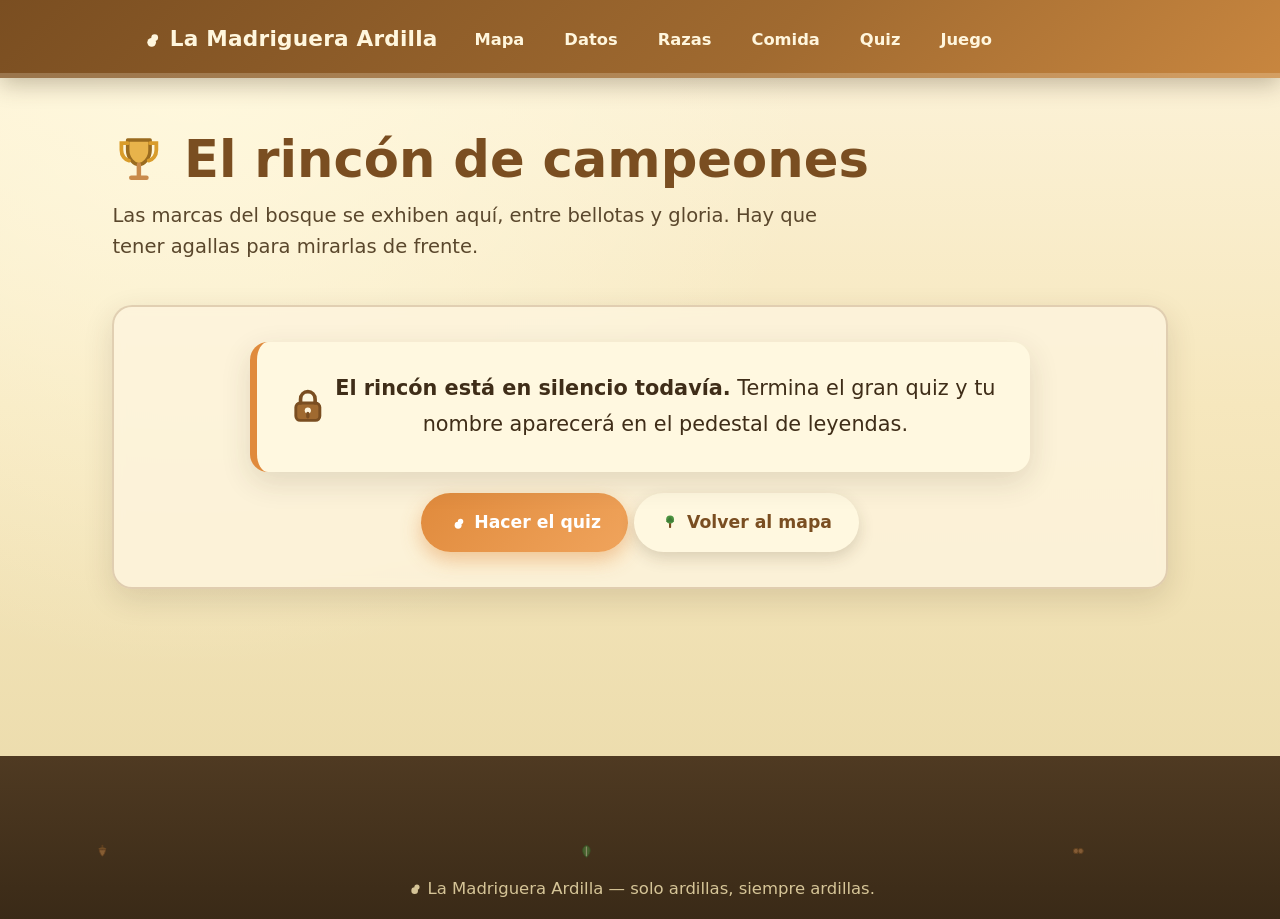
==== campeones.html @ 36d72d7f "Portada única + mapa a pantalla completa: botón Comenzar muestra el bosque; páginas internas apuntan" ====
<!DOCTYPE html>
<html lang="es">
<head>
  <meta charset="UTF-8">
  <meta name="viewport" content="width=device-width, initial-scale=1.0">
  <title>El rincón de campeones — La Madriguera Ardilla</title>
  <link rel="icon" type="image/png" sizes="16x16" href="squirreeeel-favicon-16.png">
  <link rel="icon" type="image/png" sizes="32x32" href="squirreeeel-favicon-32.png">
  <link rel="icon" type="image/png" href="squirreeeel-favicon.png">
  <link rel="stylesheet" href="style.css">
</head>
<body>
  <span class="hoja-cae"><svg class='ico' aria-hidden='true'><use href='#i-hoja'/></svg></span><span class="hoja-cae"><svg class='ico' aria-hidden='true'><use href='#i-bellota'/></svg></span>
  <span class="hoja-cae"><svg class='ico' aria-hidden='true'><use href='#i-hoja-arce'/></svg></span><span class="hoja-cae"><svg class='ico' aria-hidden='true'><use href='#i-bellota'/></svg></span>
  <span class="hoja-cae"><svg class='ico' aria-hidden='true'><use href='#i-hoja'/></svg></span><span class="hoja-cae"><svg class='ico' aria-hidden='true'><use href='#i-hoja-arce'/></svg></span>

  <header>
    <nav>
      <a class="brand" href="index.html?mapa=1"><span class="logo-emoji"><svg class='ico' aria-hidden='true'><use href='#i-ardilla'/></svg></span> La Madriguera Ardilla</a>
      <a class="enlace" href="index.html">Mapa</a>
      <a class="enlace" href="datos.html">Datos</a>
      <a class="enlace" href="razas.html">Razas</a>
      <a class="enlace" href="comida.html">Comida</a>
      <a class="enlace" href="quiz.html">Quiz</a>
      <a class="enlace" href="juego.html">Juego</a>
    </nav>
    <div class="barra-scroll"><i id="barra"></i></div>
  </header>

  <main>
    <h1 class="titulo-pagina"><svg class='ico' aria-hidden='true'><use href='#i-trofeo'/></svg> El rincón de campeones</h1>
    <p class="sub-pagina">Las marcas del bosque se exhiben aquí, entre bellotas y gloria. Hay que tener agallas para mirarlas de frente.</p>

    <div class="panel centrado" id="testigo" hidden>
      <div class="tarjeton-dato">
        <span style="font-size:2.6rem"><svg class='ico' aria-hidden='true'><use href='#i-candado'/></svg></span>
        <span><strong>El rincón está en silencio todavía.</strong> Termina el gran quiz y tu nombre aparecerá en el pedestal de leyendas.</span>
      </div>
      <div class="botones" style="margin-top:1.2rem">
        <a class="btn btn-naranja" href="quiz.html"><span class="aguijon"><svg class='ico' aria-hidden='true'><use href='#i-ardilla'/></svg></span> Hacer el quiz</a>
        <a class="btn btn-crema" href="index.html?mapa=1"><span class="aguijon"><svg class='ico' aria-hidden='true'><use href='#i-arbol'/></svg></span> Volver al mapa</a>
      </div>
    </div>

    <div id="pedestal" hidden>
      <div class="stats">
        <div class="stat"><div class="num"><span id="c-record">0</span></div><div class="rotulo">récord de la Gran Recolecta</div></div>
        <div class="stat"><div class="num"><span id="c-quiz">0</span><em>/8</em></div><div class="rotulo">mejor puntaje del gran quiz</div></div>
        <div class="stat"><div class="num"><span id="c-bellotas">0</span></div><div class="rotulo">bellotas de por vida (colección)</div></div>
      </div>
      <div class="botones" style="margin-top:1.8rem">
        <a class="btn btn-verde" href="juego.html"><span class="aguijon"><svg class='ico' aria-hidden='true'><use href='#i-bellota'/></svg></span> Batir el récord</a>
        <a class="btn btn-naranja" href="quiz.html"><span class="aguijon"><svg class='ico' aria-hidden='true'><use href='#i-ardilla'/></svg></span> Mejorar el quiz</a>
      </div>
    </div>
  </main>

  <footer>
    <div class="pista">
      <span class="motivo" style="left:6%"><svg class='ico' aria-hidden='true'><use href='#i-bellota'/></svg></span>
      <span class="motivo" style="left:45%;animation-delay:0.9s"><svg class='ico' aria-hidden='true'><use href='#i-hoja'/></svg></span>
      <span class="motivo" style="right:14%;animation-delay:1.7s"><svg class='ico' aria-hidden='true'><use href='#i-cacahuete'/></svg></span>
      <span class="corredor"><svg class='ico' aria-hidden='true'><use href='#i-ardilla'/></svg><svg class='ico' aria-hidden='true'><use href='#i-viento'/></svg></span>
    </div>
    <p class="firma"><svg class='ico' aria-hidden='true'><use href='#i-ardilla'/></svg> La Madriguera Ardilla — solo ardillas, siempre ardillas.</p>
  </footer>

  <button class="volver-arriba" id="arriba" title="Subir"><svg class='ico' aria-hidden='true'><use href='#i-subir'/></svg></button>

  <svg xmlns="http://www.w3.org/2000/svg" style="display:none" aria-hidden="true"><defs><symbol id="i-ardilla" viewBox="0 0 24 24"><path d="M5.2 20 C 2.6 13, 8 5.2, 13.4 7.6 C 15.9 8.7, 16.2 12.2, 13.6 13.4" fill="none" stroke-width="5" stroke-linecap="round"/><circle cx="13.4" cy="16.2" r="4.6"/><circle cx="16.6" cy="11.2" r="3.6"/><path d="M15.6 8.2 Q15.3 5.6 16.6 4.6" fill="none" stroke-width="2.2" stroke-linecap="round"/><circle cx="18.2" cy="10.6" r="1"/></symbol><symbol id="i-bellota" viewBox="0 0 24 24"><path d="M12 6.6 V3.6" stroke="#7a4e21" stroke-width="2.4" stroke-linecap="round" fill="none"/><path d="M6.2 8.6 C 6.4 5.6, 17.6 5.6, 17.8 8.6 C 14.8 9.7, 9.2 9.7, 6.2 8.6 Z" fill="#a06a30"/><path d="M7.6 9.4 C 7.6 12.5, 9.4 16.6, 12 18.9 C 14.6 16.6, 16.4 12.5, 16.4 9.4 C 14.6 10, 9.4 10, 7.6 9.4 Z" fill="#c98a4b" stroke="#8a5426" stroke-width="1.2"/></symbol><symbol id="i-cacahuete" viewBox="0 0 24 24"><circle cx="8.6" cy="11.4" r="3.7" fill="#c4864f" stroke="#7a4e21" stroke-width="1.4"/><circle cx="15.2" cy="11.4" r="3.7" fill="#c4864f" stroke="#7a4e21" stroke-width="1.4"/><path d="M10.2 8.2 C 10.8 9.8, 13 9.8, 13.6 8.2" fill="none" stroke="#7a4e21" stroke-width="1.2"/><path d="M10.2 14.6 C 10.8 13, 13 13, 13.6 14.6" fill="none" stroke="#7a4e21" stroke-width="1.2"/></symbol><symbol id="i-hoja" viewBox="0 0 24 24"><path d="M12 3.4 C 5.6 5.2, 4.2 13.6, 12 20.6 C 19.8 13.6, 18.4 5.2, 12 3.4 Z" fill="#4c9341" stroke="#2f6b2c" stroke-width="1.4"/><path d="M12 5.8 V18.2" stroke="#dcebc4" stroke-width="1.5" stroke-linecap="round" fill="none"/></symbol><symbol id="i-hoja-arce" viewBox="0 0 24 24"><g transform="rotate(-6 12 10)"><path d="M12 2.8 L14.4 7.4 L19.8 7.2 L15.8 10.6 L18.2 16 L12 13.2 L5.8 16 L8.2 10.6 L4.2 7.2 L9.6 7.4 Z" fill="#e08a3c" stroke="#b96a22" stroke-width="1.3" stroke-linejoin="round"/></g><path d="M12 13.2 V19.8" stroke="#a06a30" stroke-width="2.2" stroke-linecap="round" fill="none"/></symbol><symbol id="i-arbol" viewBox="0 0 24 24"><rect x="10.6" y="13" width="2.8" height="7" rx="1" fill="#7a4e21"/><circle cx="12" cy="8.6" r="5.2" fill="#4c9341"/><path d="M12 4.6 L17.4 11.6 H6.6 Z" fill="#3e7d35"/></symbol><symbol id="i-viento" viewBox="0 0 24 24"><path d="M4 8.6 H16 C18.4 8.6, 18.4 5.2, 16 5.2 C14.2 5.2, 13.2 6.4 13.2 8" fill="none" stroke="#dcebc4" stroke-width="1.8" stroke-linecap="round"/><path d="M5 13 H19" stroke="#dcebc4" stroke-width="1.8" stroke-linecap="round"/><path d="M9 17.4 H15" stroke="#dcebc4" stroke-width="1.8" stroke-linecap="round"/></symbol><symbol id="i-candado" viewBox="0 0 24 24"><rect x="5.4" y="10.4" width="13.2" height="9.6" rx="2.4" fill="#a06a30" stroke="#7a4e21" stroke-width="1.6"/><path d="M8 10.4 V8.4 C8 5.8 9.8 4.2 12 4.2 C14.2 4.2 16 5.8 16 8.4 V10.4" fill="none" stroke="#7a4e21" stroke-width="2" stroke-linecap="round"/><circle cx="12" cy="14.6" r="1.7" fill="#fff6dd"/><path d="M12 16.2 V18" stroke="#7a4e21" stroke-width="1.8" stroke-linecap="round"/></symbol><symbol id="i-trofeo" viewBox="0 0 24 24"><path d="M7 3.6 H17 V8 C17 12 14 14.6 12 14.6 C10 14.6 7 12 7 8 Z" fill="#e8b34b" stroke="#9a6b1f" stroke-width="1.6" stroke-linejoin="round"/><path d="M7 5 H4.2 V8 C4.2 10.6 5.8 12.4 7.6 12.8 M17 5 H19.8 V8 C19.8 10.6 18.2 12.4 16.4 12.8" fill="none" stroke="#d99c2b" stroke-width="1.7" stroke-linecap="round"/><path d="M12 14.6 V18.4 M8.6 20.4 H15.4 M12 18.4 L12 20.4" stroke="#c98a4b" stroke-width="2" stroke-linecap="round" fill="none"/></symbol><symbol id="i-subir" viewBox="0 0 24 24"><path d="M12 19.5 V5.5 M6.4 11.6 L12 5 L17.6 11.6" fill="none" stroke="#8a5426" stroke-width="2.4" stroke-linecap="round" stroke-linejoin="round"/></symbol></defs></svg>

  <script>
    const PROG = JSON.parse(localStorage.getItem("ardilla_progreso") || "{}");
    const abierto = !!PROG.copa;
    document.getElementById("testigo").hidden = abierto;
    document.getElementById("pedestal").hidden = !abierto;
    if (abierto) {
      document.getElementById("c-record").textContent = localStorage.getItem("ardilla_record") || 0;
      document.getElementById("c-quiz").textContent = PROG.mejorQuiz || 0;
      document.getElementById("c-bellotas").textContent = PROG.bellotas || 0;
    }

    const barra = document.getElementById("barra");
    addEventListener("scroll", () => {
      const h = document.documentElement;
      barra.style.width = (h.scrollTop / (h.scrollHeight - h.clientHeight) * 100) + "%";
      document.getElementById("arriba").classList.toggle("visible", h.scrollTop > 600);
    }, { passive: true });
    document.getElementById("arriba").onclick = () => scrollTo({ top: 0, behavior: "smooth" });
  </script>
</body>
</html>
---- style.css ----
/* ============================================================
   LA MADRIGUERA ARDILLA — diseño 100% ardilla, 0 dependencias
   ============================================================ */
@font-face {
  font-family: 'Silkscreen';
  src: url('assets/Silkscreen-Regular.ttf') format('truetype');
  font-display: swap;
}

:root {
  --acu: #7a4e21;
  --acu-claro: #a06a30;
  --hoja: #2f6b2c;
  --hoja-claro: #4c9341;
  --hoja-fresca: #7db356;
  --crema: #fdf4dc;
  --crema-osc: #f1e3bd;
  --tinta: #3f2d18;
  --naranja: #e08a3c;
  --rojo-nuez: #d9613f;
  --sombra-suave: 0 10px 30px rgba(63, 45, 24, 0.14);
  --sombra-fuerte: 0 18px 44px rgba(63, 45, 24, 0.22);
  --radius: 20px;
}

* { margin: 0; padding: 0; box-sizing: border-box; }
html { scroll-behavior: smooth; }
body {
  font-family: "Segoe UI", system-ui, -apple-system, sans-serif;
  font-size: 17px;
  color: var(--tinta);
  line-height: 1.7;
  min-height: 100vh;
  background:
    radial-gradient(circle at 15% 5%, #fff8dd 0%, transparent 45%),
    linear-gradient(180deg, #fdf4dc 0%, #f6e7bd 45%, #e9d9a8 100%);
  background-attachment: fixed;
  overflow-x: hidden;
}

/* ---------- Hojas cayendo de fondo (ligero, 6 elementos) ---------- */
.hoja-cae {
  position: fixed;
  top: -40px;
  font-size: 1.6rem;
  z-index: 0;
  pointer-events: none;
  animation: desplomarse 14s linear infinite;
  opacity: 0.85;
}
.hoja-cae:nth-child(1) { left: 6%;  animation-delay: 0s;    animation-duration: 15s; }
.hoja-cae:nth-child(2) { left: 22%; animation-delay: 3s;    animation-duration: 13s; font-size: 1.2rem; }
.hoja-cae:nth-child(3) { left: 42%; animation-delay: 6s;    animation-duration: 17s; font-size: 2.1rem; }
.hoja-cae:nth-child(4) { left: 63%; animation-delay: 2s;    animation-duration: 14s; font-size: 1.3rem; }
.hoja-cae:nth-child(5) { left: 78%; animation-delay: 8s;    animation-duration: 16s; }
.hoja-cae:nth-child(6) { left: 90%; animation-delay: 5s;    animation-duration: 12s; font-size: 1.9rem; }
@keyframes desplomarse {
  0%   { transform: translateY(-60px) rotate(0deg); opacity: 0; }
  8%   { opacity: 0.9; }
  100% { transform: translateY(108vh) rotate(520deg); opacity: 0.6; }
}

/* ---------- Mascota ardilla ---------- */
.mascota {
  filter: drop-shadow(0 12px 16px rgba(63,45,24,0.3));
  animation: mascota-flotar 4.5s ease-in-out infinite;
  max-width: 100%;
}
@keyframes mascota-flotar {
  0%, 100% { transform: translateY(0) rotate(-1.2deg); }
  50%      { transform: translateY(-8px) rotate(1.2deg); }
}
#cola {
  transform-box: fill-box; transform-origin: 85% 100%;
  animation: cola-sway 2.6s ease-in-out infinite;
}
@keyframes cola-sway {
  0%, 100% { transform: rotate(-6deg); }
  50%      { transform: rotate(8deg); }
}
#cuerpo {
  transform-box: fill-box; transform-origin: 50% 95%;
  animation: panza 3s ease-in-out infinite;
}
@keyframes panza {
  0%, 100% { transform: translateY(0); }
  50%      { transform: translateY(-5px); }
}
#orejas {
  transform-box: fill-box; transform-origin: 50% 95%;
  animation: oreja-tk 4s ease-in-out infinite;
}
@keyframes oreja-tk {
  0%, 84%, 100% { transform: rotate(0); }
  90% { transform: rotate(-9deg); }
}
#ojos {
  transform-box: fill-box; transform-origin: 50% 50%;
  animation: parpadeo 4.2s infinite;
}
@keyframes parpadeo {
  0%, 90%, 100% { transform: scaleY(1); }
  93% { transform: scaleY(0.1); }
  96% { transform: scaleY(1); }
}
#brazos {
  transform-box: fill-box; transform-origin: 50% 10%;
  animation: agitar 3.4s ease-in-out infinite;
}
@keyframes agitar {
  0%, 100% { transform: rotate(0); }
  30%      { transform: rotate(7deg); }
  60%      { transform: rotate(-4deg); }
}

.flotador { position: absolute; animation: flotar 4s ease-in-out infinite; z-index: 2; pointer-events: none; }
@keyframes flotar {
  0%, 100% { transform: translateY(0) rotate(-8deg); }
  50%      { transform: translateY(-16px) rotate(8deg); }
}

/* ---------- Header ---------- */
header {
  position: sticky; top: 0; z-index: 100;
  background: linear-gradient(135deg, #7a4e21, #a06a30 60%, #c8863f);
  box-shadow: 0 6px 22px rgba(63, 45, 24, 0.3);
  padding: 0.25rem 0 0;
}
nav {
  max-width: 1040px; margin: 0 auto;
  display: flex; align-items: center; gap: 0.5rem; flex-wrap: wrap;
  padding: 0.85rem 1.2rem 0.7rem;
}
.brand {
  font-weight: 800; font-size: 1.35rem; color: #fff6dd;
  display: flex; align-items: center; gap: 0.5rem; letter-spacing: 0.01em;
  text-decoration: none; margin-right: 0.8rem;
}
.brand .logo-emoji { display: inline-block; animation: saltito 2.4s ease-in-out infinite; }
@keyframes saltito {
  0%, 100% { transform: translateY(0); }
  30%      { transform: translateY(-6px) rotate(-12deg); }
  60%      { transform: translateY(0) rotate(8deg); }
}
nav a.enlace {
  color: #fff6dd; text-decoration: none; font-weight: 600; font-size: 1.02rem;
  padding: 0.5rem 1rem; border-radius: 999px;
  transition: background 0.2s, transform 0.2s;
}
nav a.enlace:hover { background: rgba(255,246,221,0.2); transform: translateY(-1px); }
nav a.enlace.activo { background: #fff6dd; color: var(--acu); }
.barra-scroll {
  height: 5px; background: rgba(255,246,221,0.22); width: 100%;
}
.barra-scroll i {
  display: block; height: 100%; width: 0%;
  background: linear-gradient(90deg, #ffd37a, #ff9a3d);
  border-radius: 0 4px 4px 0;
  transition: width 0.1s linear;
}

/* ---------- Botones ---------- */
.btn {
  display: inline-flex; align-items: center; gap: 0.5rem;
  padding: 0.95rem 1.7rem; border-radius: 999px;
  text-decoration: none; font-weight: 700; font-size: 1.08rem;
  border: none; cursor: pointer; font-family: inherit;
  transition: transform 0.18s, box-shadow 0.18s, filter 0.18s;
}
.btn:hover { transform: translateY(-3px) scale(1.02); }
.btn:active { transform: translateY(0) scale(0.97); }
.btn-verde {
  background: linear-gradient(135deg, var(--hoja), var(--hoja-claro));
  color: #fff; box-shadow: 0 8px 20px rgba(47,107,44,0.4);
}
.btn-naranja {
  background: linear-gradient(135deg, var(--naranja), #f0a45c);
  color: #fff; box-shadow: 0 8px 20px rgba(224,138,60,0.45);
}
.btn-crema {
  background: #fff8e0; color: var(--acu);
  box-shadow: 0 6px 16px rgba(63,45,24,0.18);
}
.btn .aguijon { display: inline-block; transition: transform 0.2s; }
.btn:hover .aguijon { transform: rotate(-20deg) scale(1.25); }

/* ---------- Estructura ---------- */
main { max-width: 1100px; margin: 0 auto; padding: 3.2rem 1.4rem 5rem; position: relative; z-index: 1; }
h1 {} /* estilo por página */
.titulo-pagina { font-size: clamp(2.3rem, 5.5vw, 3.2rem); color: var(--acu); line-height: 1.2; margin-bottom: 0.6rem; }
.sub-pagina { color: #5a472c; font-size: 1.22rem; max-width: 720px; margin-bottom: 2.6rem; line-height: 1.62; }

h2 { font-size: 2.05rem; color: var(--acu); margin-bottom: 1.6rem; letter-spacing: -0.01em; }
h2 .emoji-grande { margin-right: 0.45rem; display: inline-block; }

.panel {
  background: rgba(253, 244, 220, 0.86);
  backdrop-filter: blur(6px);
  border: 2px solid rgba(122, 78, 33, 0.22);
  border-radius: var(--radius);
  box-shadow: var(--sombra-suave);
  padding: 2.2rem;
  margin-bottom: 2.4rem;
}

/* ---------- Reveal on scroll ---------- */
.revelar { opacity: 0; transform: translateY(30px); transition: opacity 0.7s ease, transform 0.7s ease; }
.revelar.visible { opacity: 1; transform: translateY(0); }
.revelar:nth-child(2) { transition-delay: 0.08s; }
.revelar:nth-child(3) { transition-delay: 0.16s; }
.revelar:nth-child(4) { transition-delay: 0.24s; }

/* ---------- Tarjetas ---------- */
.cartas { display: grid; grid-template-columns: repeat(auto-fit, minmax(270px, 1fr)); gap: 1.5rem; }
.carta {
  position: relative;
  background: #fff8e0;
  border: 2px solid rgba(122,78,33,0.18);
  border-radius: var(--radius);
  padding: 1.9rem 1.7rem;
  display: block; text-decoration: none; color: inherit;
  overflow: hidden;
  transition: transform 0.25s cubic-bezier(.34,1.56,.64,1), box-shadow 0.25s;
  box-shadow: 0 4px 14px rgba(63,45,24,0.08);
}
.carta:hover { transform: translateY(-8px) rotate(-0.6deg); box-shadow: var(--sombra-fuerte); }
.carta .icono-em {
  font-size: 2.9rem; line-height: 1; margin-bottom: 0.9rem;
  display: inline-block;
}
.carta:hover .icono-em { animation: agitar-activo 0.55s ease-in-out; }
@keyframes agitar-activo {
  0%, 100% { transform: rotate(0); }
  25% { transform: rotate(-18deg) scale(1.15); }
  50% { transform: rotate(14deg); }
  75% { transform: rotate(-8deg); }
}
.carta h3 { color: var(--hoja); font-size: 1.3rem; margin-bottom: 0.55rem; }
.carta p { color: #5a472c; font-size: 1.05rem; line-height: 1.65; }
.carta .flecha { position: absolute; right: 1.1rem; bottom: 1rem; opacity: 0; transform: translateX(-8px); transition: all 0.25s; color: var(--naranja); font-weight: 800; }
.carta:hover .flecha { opacity: 1; transform: translateX(0); }
.carta .etiqueta {
  position: absolute; top: 1.15rem; right: 1.15rem;
  background: linear-gradient(135deg, var(--hoja), var(--hoja-claro));
  color: #fff; font-size: 0.78rem; font-weight: 700;
  padding: 0.3rem 0.8rem; border-radius: 999px;
  letter-spacing: 0.04em;
}
.carta .etiqueta.naranja { background: linear-gradient(135deg, var(--naranja), #f0a45c); }

/* ---------- Marquesina ---------- */
.cenefa {
  margin: 2.6rem -1.2rem;
  transform: rotate(-1.2deg);
  background: linear-gradient(90deg, #7a4e21, #a06a30, #7a4e21);
  box-shadow: var(--sombra-fuerte);
  overflow: hidden;
  white-space: nowrap;
  border-top: 3px solid rgba(255,246,221,0.35);
  border-bottom: 3px solid rgba(255,246,221,0.35);
}
.cenefa .cinta {
  display: inline-block;
  padding: 0.8rem 0;
  font-size: 1.35rem;
  letter-spacing: 0.35em;
  color: #fff6dd;
  animation: deslizar 26s linear infinite;
}
@keyframes deslizar {
  from { transform: translateX(0); }
  to   { transform: translateX(-50%); }
}

/* ---------- Hero ---------- */
.hero {
  display: grid;
  grid-template-columns: 1.15fr 1fr;
  gap: 1.8rem;
  align-items: center;
  margin-bottom: 1rem;
}
.hero h1 {
  font-size: clamp(2.6rem, 6vw, 3.8rem);
  line-height: 1.08;
  letter-spacing: -0.02em;
  color: var(--acu);
  margin-bottom: 1rem;
}
.hero h1 .subraya {
  position: relative;
  color: var(--hoja);
  white-space: nowrap;
}
.hero h1 .subraya::after {
  content: "";
  position: absolute; left: 0; right: 0; bottom: 0.06em;
  height: 0.14em; background: var(--naranja); border-radius: 4px;
  transform: rotate(-2deg); z-index: -1;
  animation: subrayar 1.6s cubic-bezier(.22,1,.36,1) both;
}
@keyframes subrayar {
  from { transform: rotate(-2deg) scaleX(0); }
  to   { transform: rotate(-2deg) scaleX(1); }
}
.hero .texto-hero { color: #5a472c; font-size: 1.24rem; margin-bottom: 1.9rem; line-height: 1.65; }
.hero .botones { display: flex; gap: 0.85rem; flex-wrap: wrap; margin-bottom: 2rem; }
.escena {
  position: relative;
  background: linear-gradient(180deg, #dcebc4 0%, #f3e3b0 70%);
  border-radius: 26px;
  padding: 1.2rem 1.2rem 0.6rem;
  border: 3px solid rgba(122,78,33,0.28);
  box-shadow: var(--sombra-fuerte), inset 0 -8px 0 rgba(122,78,33,0.12);
  min-height: 370px;
  display: flex; align-items: flex-end; justify-content: center;
  overflow: visible;
}
.escena::after { /* tierra */
  content: "";
  position: absolute; left: 0; right: 0; bottom: 0; height: 42px;
  background: linear-gradient(180deg, #8a6a3c, #6d5130);
  border-radius: 0 0 23px 23px;
  z-index: 0;
}
.escena .arbol {
  position: absolute; left: 6%; bottom: 30px; z-index: 1; transform: rotate(-4deg);
  font-size: 3.6rem; animation: mecer 5s ease-in-out infinite;
}
.escena .arbol2 { left: auto; right: 8%; transform: rotate(5deg); font-size: 2.8rem; animation-delay: 1.2s; }
@keyframes mecer { 0%,100% { transform: rotate(-4deg); } 50% { transform: rotate(3deg); } }
.escena .flotador { font-size: 1.5rem; }
.escena .mascota { width: min(340px, 82%); position: relative; z-index: 2; margin-bottom: 6px; }

.burbuja {
  position: absolute; top: 14px; right: 16px; z-index: 3;
  background: #fff;
  border: 2.5px solid var(--acu);
  border-radius: 18px 18px 18px 4px;
  padding: 0.65rem 1.1rem;
  font-weight: 800; font-size: 1.08rem; color: var(--acu);
  box-shadow: 0 6px 16px rgba(63,45,24,0.18);
  animation: burbujita 3s ease-in-out infinite;
}
.burbuja::after {
  content: ""; position: absolute; left: -11px; bottom: 8px;
  border: 12px solid transparent; border-right-color: #fff;
  transform: rotate(15deg);
}
@keyframes burbujita { 0%,100% { transform: translateY(0) rotate(-1deg); } 50% { transform: translateY(-5px) rotate(1deg); } }

/* ---------- Stats counters ---------- */
.stats {
  display: grid; grid-template-columns: repeat(auto-fit, minmax(170px, 1fr));
  gap: 1.15rem; margin: 2.4rem 0 0.6rem;
  counter-reset: stats;
}
.stat {
  background: rgba(255,248,224,0.9);
  border: 2px solid rgba(122,78,33,0.18);
  border-radius: 16px; padding: 1.3rem 1rem; text-align: center;
  transition: transform 0.2s;
}
.stat:hover { transform: translateY(-4px); }
.stat .num { font-size: 2.35rem; font-weight: 900; color: var(--hoja); line-height: 1.1; }
.stat .num em { font-size: 1.35rem; font-style: normal; }
.stat .rotulo { font-size: 0.98rem; color: #5a472c; margin-top: 0.35rem; line-height: 1.4; }

/* ---------- Dato aleatorio ---------- */
.tarjeton-dato {
  background: #fff8e0;
  border-left: 7px solid var(--naranja);
  border-radius: 18px;
  padding: 1.7rem 1.8rem;
  box-shadow: var(--sombra-suave);
  min-height: 130px;
  display: flex; align-items: center; justify-content: center; text-align: center;
  font-size: 1.3rem;
  max-width: 780px; margin: 0 auto 1.3rem;
  position: relative;
}
.tarjeton-dato.entra { animation: entra-dato 0.5s cubic-bezier(.34,1.56,.64,1); }
@keyframes entra-dato {
  from { transform: rotate(-2deg) scale(0.94); opacity: 0; }
  to   { transform: rotate(0) scale(1); opacity: 1; }
}

/* ---------- Grid de datos ---------- */
.grid-datos { display: grid; grid-template-columns: repeat(auto-fill, minmax(320px, 1fr)); gap: 1.4rem; }
.ficha-dato {
  background: #fff8e0;
  border: 2px solid rgba(122,78,33,0.16);
  border-radius: 16px; padding: 1.6rem 1.5rem;
  display: grid; grid-template-columns: 52px 1fr; gap: 1.05rem; align-items: start;
  transition: transform 0.22s, border-color 0.22s, box-shadow 0.22s;
}
.ficha-dato:hover { transform: translateY(-5px) scale(1.01); border-color: var(--naranja); box-shadow: var(--sombra-suave); }
.ficha-dato .emoji-caja {
  font-size: 2rem; background: var(--crema-osc);
  width: 52px; height: 52px; border-radius: 12px;
  display: grid; place-items: center;
}
.ficha-dato h3 { font-size: 1.18rem; color: var(--hoja); margin-bottom: 0.35rem; }
.ficha-dato p { font-size: 1.05rem; color: #5a472c; line-height: 1.62; }

/* ---------- Razas ---------- */
.grid-razas { display: grid; grid-template-columns: repeat(auto-fill, minmax(320px, 1fr)); gap: 1.5rem; }
.ficha-raza {
  background: #fff8e0;
  border: 2px solid rgba(122,78,33,0.16);
  border-radius: var(--radius);
  padding: 1.8rem;
  display: flex; flex-direction: column;
  transition: transform 0.25s cubic-bezier(.34,1.56,.64,1), box-shadow 0.25s, border-color 0.25s;
  position: relative; overflow: hidden;
}
.ficha-raza::before {
  content: ""; position: absolute; inset: 0;
  background: radial-gradient(circle at 85% 12%, rgba(224,138,60,0.16), transparent 55%);
  opacity: 0; transition: opacity 0.3s;
}
.ficha-raza:hover { transform: translateY(-7px); box-shadow: var(--sombra-fuerte); border-color: var(--naranja); }
.ficha-raza:hover::before { opacity: 1; }
.ficha-raza .zona-emoji {
  font-size: 3.9rem; line-height: 1; margin-bottom: 0.9rem;
  display: inline-block; position: relative; z-index: 1;
}
.ficha-raza:hover .zona-emoji { animation: agitar-activo 0.6s ease-in-out; }
.ficha-raza h3 { color: var(--acu); font-size: 1.32rem; margin-bottom: 0.5rem; position: relative; z-index: 1; }
.ficha-raza .tags { display: flex; gap: 0.5rem; flex-wrap: wrap; margin-bottom: 0.9rem; position: relative; z-index: 1; }
.ficha-raza .tag {
  background: linear-gradient(135deg, var(--hoja), var(--hoja-claro));
  color: #fff; font-size: 0.78rem; font-weight: 700;
  padding: 0.28rem 0.75rem; border-radius: 999px;
}
.ficha-raza .tag.raro { background: linear-gradient(135deg, var(--naranja), #f0a45c); }
.ficha-raza p { font-size: 1.08rem; color: #5a472c; line-height: 1.65; position: relative; z-index: 1; flex: 1; }
.ficha-raza .dato-chico { font-size: 0.95rem; color: #7d6848; margin-top: 0.9rem; position: relative; z-index: 1; }

/* ---------- Comida ---------- */
.lista-si-no { display: grid; grid-template-columns: 1fr 1fr; gap: 1.6rem; }
.col { border-radius: 18px; padding: 1.8rem 1.7rem; }
.col ul { list-style: none; line-height: 2.15; font-size: 1.13rem; }
.col.si { background: rgba(47,107,44,0.1); border: 2.5px solid var(--hoja); }
.col.no { background: rgba(217,97,63,0.09); border: 2.5px solid var(--rojo-nuez); }
.col h3 { margin-bottom: 0.75rem; font-size: 1.3rem; }
.col.si h3 { color: var(--hoja); }
.col.no h3 { color: var(--rojo-nuez); }
.col.si li::before {
  content: ""; display: inline-block; width: 1.05em; height: 1.05em;
  margin-right: 0.35em; vertical-align: -0.18em;
  background: url('data:image/svg+xml;utf8,<svg xmlns="http://www.w3.org/2000/svg" viewBox="0 0 24 24"><path d="M4.5 12.5 L9.5 17.5 L19.5 6" fill="none" stroke="%232f6b2c" stroke-width="3.4" stroke-linecap="round" stroke-linejoin="round"/></svg>') no-repeat center / contain;
}
.col.no li::before {
  content: ""; display: inline-block; width: 1.05em; height: 1.05em;
  margin-right: 0.35em; vertical-align: -0.18em;
  background: url('data:image/svg+xml;utf8,<svg xmlns="http://www.w3.org/2000/svg" viewBox="0 0 24 24"><path d="M6 6 L18 18 M18 6 L6 18" fill="none" stroke="%23d9613f" stroke-width="3.4" stroke-linecap="round"/></svg>') no-repeat center / contain;
}
.alerta {
  background: rgba(224,138,60,0.14);
  border: 2.5px dashed var(--naranja);
  border-radius: 16px; padding: 1.35rem 1.6rem;
  margin: 1.8rem 0; font-size: 1.1rem; line-height: 1.65;
}
.bocadillos { display: grid; grid-template-columns: repeat(auto-fit, minmax(220px,1fr)); gap: 1.3rem; }
.bocadillo {
  background: #fff8e0; border: 2px solid rgba(122,78,33,0.16);
  border-radius: 16px; padding: 1.5rem 1.3rem; text-align: center;
  transition: transform 0.2s;
}
.bocadillo:hover { transform: translateY(-5px) rotate(-1deg); }
.bocadillo .em { font-size: 2.7rem; display: block; margin-bottom: 0.6rem; }
.bocadillo h4 { color: var(--hoja); margin-bottom: 0.35rem; font-size: 1.22rem; }
.bocadillo p { font-size: 1.02rem; color: #5a472c; line-height: 1.6; }

/* ---------- Quiz ---------- */
.caja-quiz { max-width: 720px; margin: 0 auto; }
.progreso-track {
  height: 14px; background: var(--crema-osc);
  border-radius: 999px; overflow: hidden;
  border: 2px solid rgba(122,78,33,0.22);
  margin-bottom: 1.2rem;
}
.progreso-bar {
  height: 100%; width: 0%;
  background: linear-gradient(90deg, var(--hoja), var(--hoja-claro));
  border-radius: 999px;
  transition: width 0.45s cubic-bezier(.22,1,.36,1);
  position: relative;
}
.progreso-bar::after {
  content: ""; position: absolute; right: -3px; top: 50%;
  transform: translateY(-50%) rotate(-10deg);
  width: 20px; height: 20px;
  background: url('data:image/svg+xml;utf8,<svg xmlns="http://www.w3.org/2000/svg" viewBox="0 0 24 24"><path d="M5.2 20 C 2.6 13, 8 5.2, 13.4 7.6 C 15.9 8.7, 16.2 12.2, 13.6 13.4" fill="none" stroke="%233f2d18" stroke-width="5" stroke-linecap="round"/><circle cx="13.4" cy="16.2" r="4.6" fill="%233f2d18"/><circle cx="16.6" cy="11.2" r="3.6" fill="%233f2d18"/><path d="M15.6 8.2 Q15.3 5.6 16.6 4.6" fill="none" stroke="%233f2d18" stroke-width="2.2" stroke-linecap="round"/></svg>') no-repeat center / contain;
  animation: saltito 1.6s ease-in-out infinite;
}
.cabecera-quiz { display: flex; justify-content: space-between; align-items: center; margin-bottom: 1.1rem; }
.cabecera-quiz .n-pregunta { font-weight: 800; color: var(--acu); font-size: 1.18rem; }
.cabecera-quiz .puntos { font-weight: 800; color: var(--hoja); background: rgba(47,107,44,0.12); padding: 0.4rem 1.1rem; border-radius: 999px; font-size: 1.1rem; }
.pregunta-card { display: none; }
.pregunta-card.activa { display: block; animation: entra-card 0.5s cubic-bezier(.34,1.56,.64,1); }
@keyframes entra-card {
  from { opacity: 0; transform: translateX(44px); }
  to   { opacity: 1; transform: translateX(0); }
}
.pregunta-card h3 { font-size: 1.42rem; color: var(--acu); margin-bottom: 1.4rem; line-height: 1.4; }
.opcion {
  display: flex; align-items: center; gap: 0.6rem;
  width: 100%; text-align: left;
  background: #fff8e0;
  border: 2.5px solid rgba(122,78,33,0.25);
  border-radius: 15px; padding: 1rem 1.2rem;
  margin-bottom: 0.9rem;
  font-size: 1.1rem; color: var(--tinta); cursor: pointer;
  transition: all 0.18s; font-family: inherit;
}
.opcion::before {
  content: ""; width: 1.05em; height: 1.05em; flex-shrink: 0;
  background: url('data:image/svg+xml;utf8,<svg xmlns="http://www.w3.org/2000/svg" viewBox="0 0 24 24"><path d="M12 6.6 V3.6" stroke="%23a06a30" stroke-width="2.4" stroke-linecap="round" fill="none"/><path d="M6.2 8.6 C 6.4 5.6, 17.6 5.6, 17.8 8.6 C 14.8 9.7, 9.2 9.7, 6.2 8.6 Z" fill="%23a06a30"/><path d="M7.6 9.4 C 7.6 12.5, 9.4 16.6, 12 18.9 C 14.6 16.6, 16.4 12.5, 16.4 9.4 C 14.6 10, 9.4 10, 7.6 9.4 Z" fill="%23c98a4b" stroke="%238a5426" stroke-width="1.2"/></svg>') no-repeat center / contain;
  opacity: 0.65; transition: transform 0.2s;
}
.opcion:hover { border-color: var(--naranja); background: #fdf0cf; transform: translateX(5px); }
.opcion:hover::before { transform: rotate(-25deg) scale(1.2); }
.opcion:disabled { cursor: default; }
.opcion.correcta { background: rgba(47,107,44,0.16); border-color: var(--hoja); font-weight: 700; }
.opcion.correcta::before {
  content: ""; opacity: 1;
  background-image: url('data:image/svg+xml;utf8,<svg xmlns="http://www.w3.org/2000/svg" viewBox="0 0 24 24"><path d="M4.5 12.5 L9.5 17.5 L19.5 6" fill="none" stroke="%232f6b2c" stroke-width="3.4" stroke-linecap="round" stroke-linejoin="round"/></svg>');
}
.opcion.incorrecta { background: rgba(217,97,63,0.14); border-color: var(--rojo-nuez); }
.opcion.incorrecta::before {
  content: ""; opacity: 1;
  background-image: url('data:image/svg+xml;utf8,<svg xmlns="http://www.w3.org/2000/svg" viewBox="0 0 24 24"><path d="M6 6 L18 18 M18 6 L6 18" fill="none" stroke="%23d9613f" stroke-width="3.4" stroke-linecap="round"/></svg>');
}
.explicacion {
  margin-top: 1rem;
  background: var(--crema-osc);
  border-radius: 12px; padding: 1rem 1.3rem;
  font-size: 1.06rem; color: #54422a; line-height: 1.6;
  animation: entra-dato 0.4s ease;
}
.zona-final { text-align: center; padding: 2.4rem 0.5rem; }
.zona-final .estrellas { font-size: 3.2rem; line-height: 1.3; animation: entra-dato 0.6s cubic-bezier(.34,1.56,.64,1); }
.zona-final h2 { margin: 0.6rem 0; }

/* ---------- Juego ---------- */
.caja-juego {
  background: linear-gradient(180deg, #2e3b1e 0%, #24301670 100%), url('data:image/svg+xml;utf8,<svg xmlns="http://www.w3.org/2000/svg" width="40" height="40"><circle cx="20" cy="20" r="1.6" fill="%23ffffff22"/></svg>');
  border-radius: 24px; padding: 1.8rem; color: #f3e9c9;
  box-shadow: var(--sombra-fuerte);
}
.marcadores { display: flex; justify-content: center; gap: 1.8rem; flex-wrap: wrap; margin: 1.2rem 0; font-size: 1.3rem; font-family: 'Silkscreen', monospace; }
.marcadores strong { color: #ffd37a; }
.zona-juego {
  position: relative;
  height: 440px; border-radius: 20px; overflow: hidden;
  background: #1d2a12 url('assets/forest/background-light-large.png') bottom center / cover no-repeat;
  cursor: crosshair; touch-action: manipulation;
  border: 3px solid rgba(255,246,221,0.25);
}
.frondas {
  position: absolute; left: 0; right: 0; bottom: 0; height: 34%; z-index: 3;
  background: url('assets/forest/foreground-light-large.png') bottom center / 100% auto no-repeat;
  pointer-events: none;
}
.ardilla-sprite {
  position: absolute; left: 46%; bottom: 14px; z-index: 4;
  transform-origin: 50% 100%;
  transition: left 0.2s;
  filter: drop-shadow(0 8px 8px rgba(0,0,0,0.35));
}
.ardilla-sprite img {
  width: 104px; height: 104px;
  image-rendering: pixelated;
}
.ardilla-sprite.salta { animation: salto-ardilla 0.6s cubic-bezier(.34,1.56,.64,1); }
@keyframes salto-ardilla {
  0%, 100% { transform: translateY(0) rotate(0); }
  40% { transform: translateY(-42px) rotate(-14deg) scale(1.15); }
}
.bellota, .chocolate {
  position: absolute; top: 4%;
  z-index: 3; cursor: pointer;
  user-select: none; -webkit-user-select: none;
  animation-name: caer-bellota;
  animation-timing-function: linear;
  animation-fill-mode: forwards;
  transition: opacity 0.2s;
}
.bellota { font-size: 2.1rem; }
.chocolate { font-size: 2.6rem; }
.vida-perdida { opacity: 0.22; filter: grayscale(1); }
@keyframes caer-bellota {
  from { transform: translateY(0) translateX(0) rotate(0); }
  25%  { transform: translateY(90px) translateX(6px) rotate(40deg); }
  50%  { transform: translateY(180px) translateX(-6px) rotate(-30deg); }
  100% { transform: translateY(385px) translateX(0) rotate(160deg); }
}
.bellota.pop { animation: pop-bellota 0.25s ease-out forwards; }
@keyframes pop-bellota {
  0% { transform: scale(1); opacity: 1; }
  100% { transform: scale(1.8) rotate(15deg); opacity: 0; }
}
.plus {
  position: absolute; z-index: 6; pointer-events: none;
  font-weight: 900; font-size: 1.35rem; color: #b8f25f;
  text-shadow: 0 2px 6px rgba(0,0,0,0.4);
  animation: subir-plus 0.9s ease-out forwards;
}
.plus.malo { color: #ff6b5e; font-size: 1.5rem; }
@keyframes subir-plus {
  from { transform: translate(-50%, 0) scale(0.6); opacity: 1; }
  to   { transform: translate(-50%, -70px) scale(1.5); opacity: 0; }
}
.mensaje-centro {
  position: absolute; left: 50%; top: 42%; z-index: 7;
  transform: translateX(-50%);
  font-size: 1.55rem; font-weight: 900;
  color: #ffd37a; background: rgba(30,24,10,0.85);
  padding: 0.55rem 1.3rem; border-radius: 14px;
  white-space: nowrap;
  animation: subir-plus 1.4s ease-out forwards;
  pointer-events: none;
}
.controles { display: flex; gap: 0.8rem; justify-content: center; flex-wrap: wrap; margin-top: 1.3rem; }
.mensajito { text-align: center; font-size: 1.08rem; color: #d9cfae; margin-top: 1.1rem; min-height: 1.7rem; transition: 0.3s; line-height: 1.5; }
.mensajito.fin {
  font-size: 1.5rem; font-weight: 700; color: #ffd37a;
  background: rgba(20, 26, 12, 0.55); padding: 0.7rem 1.2rem;
  border-radius: 14px; text-shadow: 0 2px 6px rgba(0, 0, 0, 0.5);
  animation: aparecer-fin 0.35s ease-out;
}
@keyframes aparecer-fin {
  from { transform: translateY(6px) scale(0.94); opacity: 0; }
  to { transform: translateY(0) scale(1); opacity: 1; }
}

/* ---------- Footer ---------- */
footer {
  margin-top: 3rem;
  background: linear-gradient(180deg, #4f3a22, #3a2a17);
  color: #d9c89a;
  text-align: center;
  padding: 2.2rem 1.2rem 1rem;
  position: relative;
  z-index: 1;
}
.pista { height: 74px; position: relative; overflow: hidden; margin-bottom: 0.6rem; }
.pista .corredor { position: absolute; left: -10%; top: 14px; font-size: 2.4rem; animation: correr 16s linear infinite; filter: drop-shadow(0 4px 4px rgba(0,0,0,0.4)); }
@keyframes correr {
  from { transform: translateX(0) rotate(0); }
  to   { transform: translateX(120vw) rotate(8deg); }
}
.pista .motivo { position: absolute; bottom: 0; font-size: 1rem; opacity: 0.5; animation: saltito 3s ease-in-out infinite; }
footer .firma { font-size: 1.03rem; opacity: 0.98; line-height: 1.7; }

/* ---------- Volver arriba ---------- */
.volver-arriba {
  position: fixed; right: 1.3rem; bottom: 1.3rem; z-index: 90;
  width: 52px; height: 52px; border-radius: 50%;
  border: none; cursor: pointer;
  background: linear-gradient(135deg, var(--naranja), #f0a45c);
  font-size: 1.5rem;
  box-shadow: var(--sombra-fuerte);
  opacity: 0; pointer-events: none; transform: translateY(14px);
  transition: opacity 0.3s, transform 0.3s;
}
.volver-arriba.visible { opacity: 1; pointer-events: auto; transform: translateY(0); }
.volver-arriba:hover { transform: translateY(-3px) scale(1.06); }

/* ---------- Responsive ---------- */
@media (max-width: 820px) {
  .hero { grid-template-columns: 1fr; }
  .escena { min-height: 300px; }
  .lista-si-no { grid-template-columns: 1fr; }
  .cenefa { margin: 2rem -1.2rem; }
  .zona-juego { height: 400px; }
}
@media (prefers-reduced-motion: reduce) {
  .hoja-cae, .cenefa .cinta, .pista .corredor, .mascota, #cola, #cuerpo, #orejas, #ojos, #brazos { animation: none; }
}

/* ---------- Iconos pixel art ---------- */
.ico {
  width: 1.05em; height: 1.05em;
  display: inline-block; fill: currentColor;
  vertical-align: -0.18em; flex-shrink: 0;
}
.emoji-caja .ico { width: 1.5em; height: 1.5em; }

/* ---------- Utilidades ---------- */
.centrado { text-align: center; }
.mt-2 { margin-top: 2rem; }
.dato-chico { font-size: 0.98rem; color: #7d6848; }

/* ---------- Mapa del bosque ---------- */
.mapa-bosque {
  position: relative;
  height: 460px;
  border-radius: 24px;
  overflow: hidden;
  background: #1d2a12 url('assets/forest/background-light-large.png') bottom center / cover no-repeat;
  border: 3px solid rgba(122,78,33,0.35);
  box-shadow: var(--sombra-fuerte), inset 0 0 60px rgba(20,26,12,0.35);
  margin-bottom: 2rem;
}
.mapa-bosque .motivo-map { position: absolute; font-size: 1.6rem; color: #ffd37a; opacity: 0.85; filter: drop-shadow(0 3px 3px rgba(0,0,0,0.4)); animation: flotar-s 3.4s ease-in-out infinite; }
@keyframes flotar-s { 0%,100% { transform: translateY(0); } 50% { transform: translateY(-7px); } }
.zona { position: absolute; width: 150px; text-align: center; z-index: 2; }
.zona a { display: flex; flex-direction: column; align-items: center; text-decoration: none; color: inherit; }
.zona-ico {
  width: 62px; height: 62px; border-radius: 50%;
  background: linear-gradient(180deg, #fff8e0, #f0dfae);
  border: 3px solid #a06a30;
  box-shadow: 0 6px 14px rgba(0,0,0,0.35);
  display: grid; place-items: center;
  font-size: 2.25rem; color: var(--acu);
  transition: transform 0.22s cubic-bezier(.34,1.56,.64,1), box-shadow 0.22s;
  position: relative;
}
.zona:hover .zona-ico { transform: translateY(-7px) rotate(-4deg); box-shadow: 0 12px 22px rgba(0,0,0,0.4); }
.zona-nombre {
  margin-top: 0.45rem; font-weight: 800; font-size: 0.98rem;
  color: #fff8e0; line-height: 1.2;
  text-shadow: 0 1px 3px rgba(0,0,0,0.8), 0 0 10px rgba(0,0,0,0.5);
  letter-spacing: 0.01em;
}
.zona-tag {
  margin-top: 0.22rem; font-size: 0.78rem; font-weight: 700;
  color: #ffe9a8; background: rgba(38,28,10,0.55);
  padding: 0.16rem 0.65rem; border-radius: 999px;
  letter-spacing: 0.05em; text-transform: uppercase;
}
.zona.bloqueada .zona-ico { filter: grayscale(1) brightness(0.72); color: #9a8f6e; border-color: #6b5f45; background: linear-gradient(180deg, #d9d2b4, #b5ab87); }
.zona.bloqueada .zona-nombre { color: #cdc4a4; }
.zona.bloqueada .zona-tag { background: rgba(20,16,6,0.6); color: #cfc6a4; }
.zona.bloqueada .zona-ico::after {
  content: ""; position: absolute; right: -6px; bottom: -6px; width: 26px; height: 26px;
  background: #7a4e21; border-radius: 50%; border: 2.5px solid #fff8e0;
  display: grid; place-items: center;
  box-shadow: 0 3px 8px rgba(0,0,0,0.45);
}
.zona.bloqueada .zona-ico .candado {
  position: absolute; right: -5px; bottom: -5px; width: 19px; height: 19px;
  color: #fff8e0; z-index: 3; filter: drop-shadow(0 2px 3px rgba(0,0,0,0.5));
}
.mapa-aviso {
  position: absolute; left: 50%; bottom: 14px; transform: translateX(-50%) translateY(14px);
  background: rgba(29,20,8,0.92); color: #ffe9a8;
  border: 2px solid var(--naranja); border-radius: 14px;
  padding: 0.7rem 1.3rem; font-weight: 700; font-size: 0.98rem;
  max-width: 86%; text-align: center;
  opacity: 0; pointer-events: none; transition: all 0.3s;
  z-index: 5; box-shadow: 0 8px 22px rgba(0,0,0,0.5);
}
.mapa-aviso.visible { opacity: 1; transform: translateX(-50%) translateY(0); }
@media (max-width: 700px) {
  .mapa-bosque { height: auto; padding: 1.2rem 0.8rem 0.9rem; }
  .zona { position: static; width: 46%; margin: 0.7rem 1%; display: inline-block; vertical-align: top; }
  .mapa-aviso { bottom: 6px; }
}

/* ---------- Escenas: la portada y el mapa a pantalla completa ---------- */
body.escena-inicio {
  height: 100vh;
  overflow: hidden;
}
body.escena-inicio header { display: none; }
body.escena-inicio main { padding-top: 1.2rem; padding-bottom: 0; }
#escena-inicio .hero {
  min-height: calc(100vh - 1.2rem);
  align-content: center;
  margin-bottom: 0;
  padding-top: 0;
}
#escena-inicio .hero .texto-hero { margin-bottom: 1.6rem; }
#btn-comenzar {
  padding: 1.05rem 2.6rem;
  font-size: 1.28rem;
}
#escena-mapa {
  min-height: 100vh;
  display: flex;
  flex-direction: column;
}
#escena-mapa[hidden] { display: none; }
#escena-mapa .mapa-bosque {
  height: auto;
  flex: 1;
  min-height: 440px;
}
#escena-mapa footer {
  margin-top: 0;
}
@media (max-height: 720px) {
  #escena-inicio .hero { min-height: calc(100svh - 1.2rem); padding: 3rem 0 2.5rem; }
}
@media (max-width: 820px) {
  body.escena-inicio { height: auto; overflow: auto; }
  body.escena-inicio header { display: block; }
}
@media (max-width: 700px) {
  #escena-mapa .mapa-bosque { min-height: 0; }
}
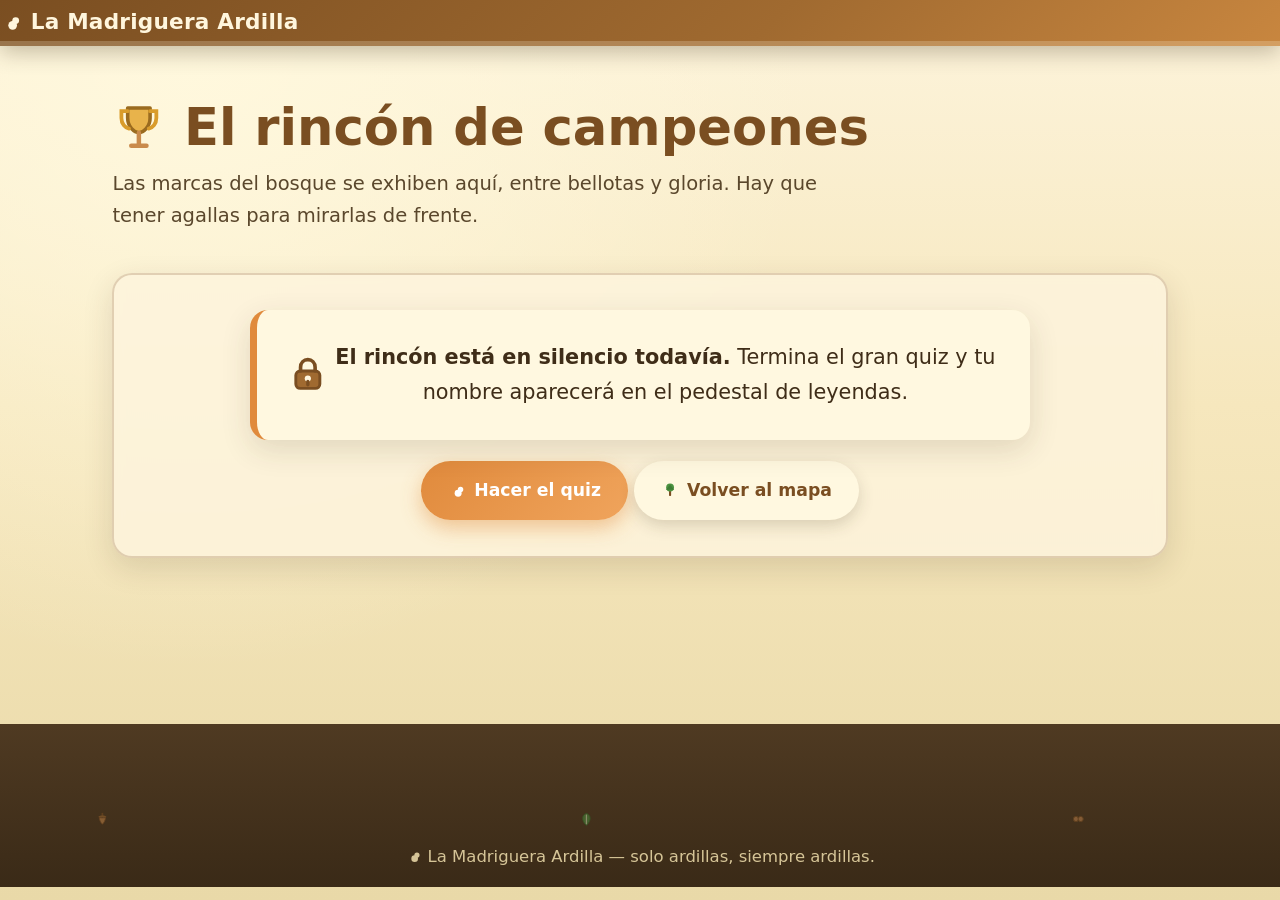
==== commit faccd853: "Páginas de información sin menú: solo contenido + botón Volver al mapa" ====
--- a/campeones.html
+++ b/campeones.html
@@ -15,15 +15,7 @@
   <span class="hoja-cae"><svg class='ico' aria-hidden='true'><use href='#i-hoja'/></svg></span><span class="hoja-cae"><svg class='ico' aria-hidden='true'><use href='#i-hoja-arce'/></svg></span>
 
   <header>
-    <nav>
       <a class="brand" href="index.html?mapa=1"><span class="logo-emoji"><svg class='ico' aria-hidden='true'><use href='#i-ardilla'/></svg></span> La Madriguera Ardilla</a>
-      <a class="enlace" href="index.html">Mapa</a>
-      <a class="enlace" href="datos.html">Datos</a>
-      <a class="enlace" href="razas.html">Razas</a>
-      <a class="enlace" href="comida.html">Comida</a>
-      <a class="enlace" href="quiz.html">Quiz</a>
-      <a class="enlace" href="juego.html">Juego</a>
-    </nav>
     <div class="barra-scroll"><i id="barra"></i></div>
   </header>
 
--- a/style.css
+++ b/style.css
@@ -693,6 +693,7 @@
 .centrado { text-align: center; }
 .mt-2 { margin-top: 2rem; }
 .dato-chico { font-size: 0.98rem; color: #7d6848; }
+.btn-volver { margin-bottom: 1.6rem; }
 
 /* ---------- Mapa del bosque ---------- */
 .mapa-bosque {
@@ -785,10 +786,17 @@
   flex-direction: column;
 }
 #escena-mapa[hidden] { display: none; }
+/* El bosque a pantalla completa: solo el mapa, nada más */
+body.ver-mapa header { display: none; }
+body.ver-mapa main { max-width: none; padding: 0; }
 #escena-mapa .mapa-bosque {
-  height: auto;
-  flex: 1;
-  min-height: 440px;
+  height: 100vh;
+  height: 100svh;
+  min-height: 0;
+  margin: 0;
+  border: 0;
+  border-radius: 0;
+  box-shadow: none;
 }
 #escena-mapa footer {
   margin-top: 0;
@@ -801,5 +809,5 @@
   body.escena-inicio header { display: block; }
 }
 @media (max-width: 700px) {
-  #escena-mapa .mapa-bosque { min-height: 0; }
+  #escena-mapa .mapa-bosque { height: auto; min-height: 0; }
 }
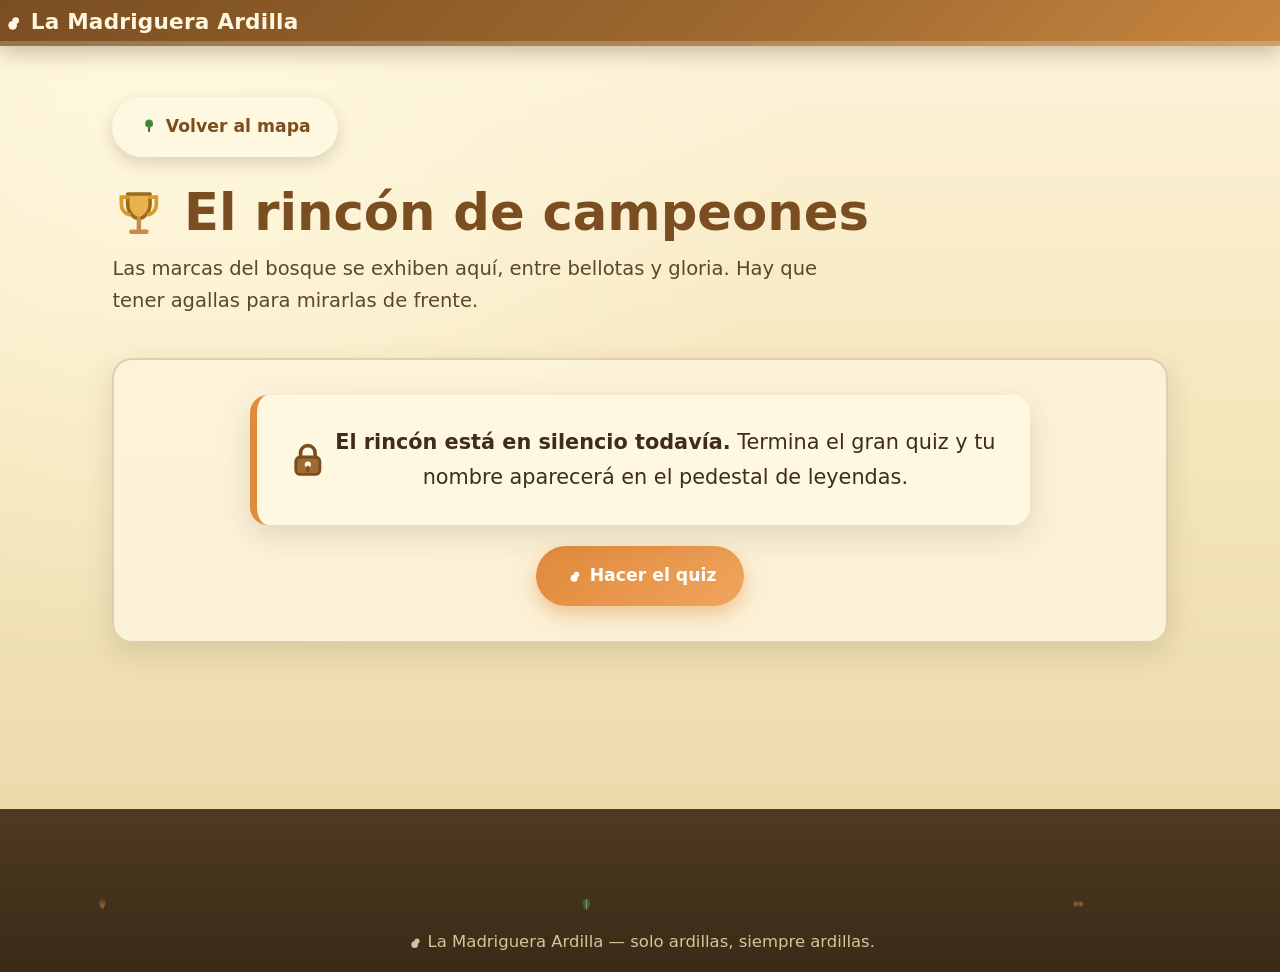
==== commit c612e49a: "Botón Volver al mapa siempre visible en almacén, campeones y laboratorio (estaba dentro del panel bl" ====
--- a/campeones.html
+++ b/campeones.html
@@ -20,6 +20,7 @@
   </header>
 
   <main>
+    <a class="btn btn-crema btn-volver" href="index.html?mapa=1"><span class="aguijon"><svg class='ico' aria-hidden='true'><use href='#i-arbol'/></svg></span> Volver al mapa</a>
     <h1 class="titulo-pagina"><svg class='ico' aria-hidden='true'><use href='#i-trofeo'/></svg> El rincón de campeones</h1>
     <p class="sub-pagina">Las marcas del bosque se exhiben aquí, entre bellotas y gloria. Hay que tener agallas para mirarlas de frente.</p>
 
@@ -30,7 +31,6 @@
       </div>
       <div class="botones" style="margin-top:1.2rem">
         <a class="btn btn-naranja" href="quiz.html"><span class="aguijon"><svg class='ico' aria-hidden='true'><use href='#i-ardilla'/></svg></span> Hacer el quiz</a>
-        <a class="btn btn-crema" href="index.html?mapa=1"><span class="aguijon"><svg class='ico' aria-hidden='true'><use href='#i-arbol'/></svg></span> Volver al mapa</a>
       </div>
     </div>
 
